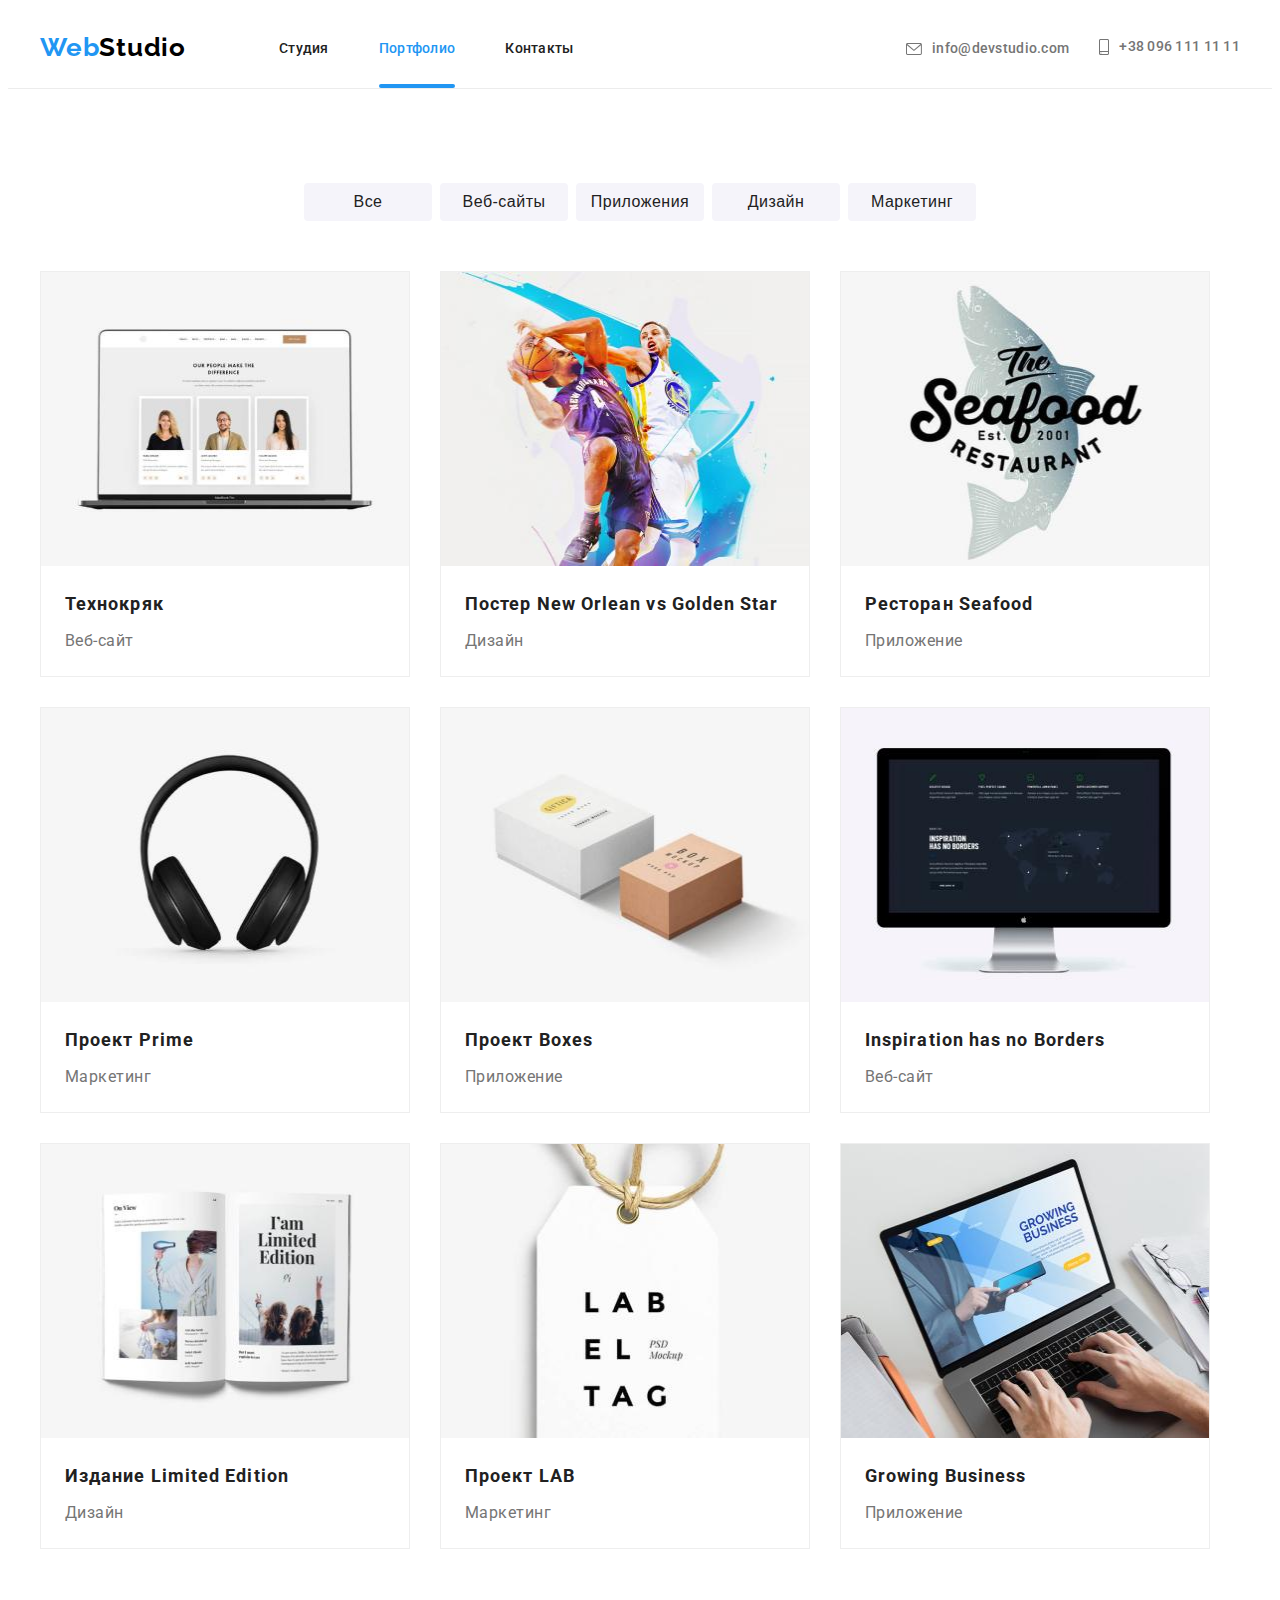
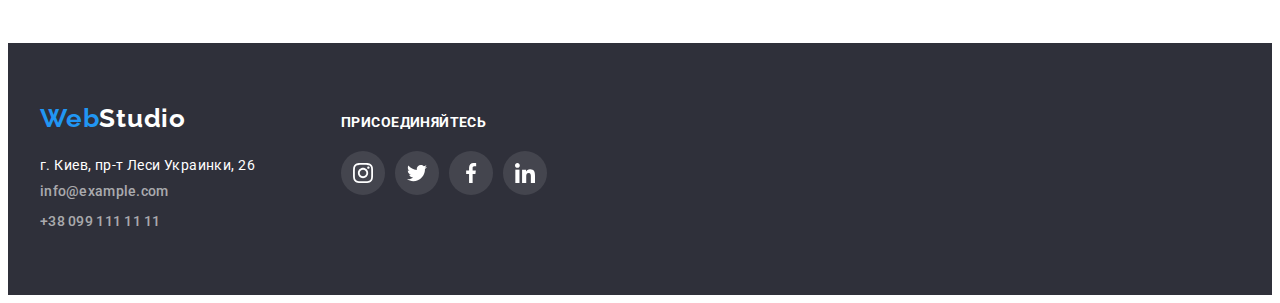
==== portfolio.html @ 6d1346de "create" ====
<!DOCTYPE html>
<html lang="ru">

<head>
    <meta charset="UTF-8">
    <meta http-equiv="X-UA-Compatible" content="IE=edge">
    <meta name="viewport" content="width=device-width, initial-scale=1.0">
    <title>Портфолио</title>
    <link rel="preconnect" href="https://fonts.gstatic.com">
    <link
        href="https://fonts.googleapis.com/css2?family=Raleway:wght@700&family=Roboto:wght@400;500;700;900&display=swap"
        rel="stylesheet">
    <link rel="stylesheet" href="https://cdnjs.cloudflare.com/ajax/libs/modern-normalize/1.0.0/modern-normalize.min.css"
        integrity="sha512-ISS7cAi1PEhQ8jnbJpJZMd29NlhNj4AWYyLOSp2CE/CsHxTCu+r+t0D2yoJudVrd0/8fTVPUVDzY5Tvli75u/g=="
        crossorigin="anonymous" />
    <link rel="stylesheet" href="./css/style.css">
</head>

<body>
    <header class="main-header">
        <div class="header-wrapper container">
            <nav class="header-nav">
                <a class="logo link" href="" lang="en">Web<span class="header-accent">Studio</span></a>
                <ul class="nav-list list">
                    <li class="nav-item">
                        <a class="nav-link link" href="./index.html">Студия</a>
                    </li>
                    <li class="nav-item">
                        <a class="nav-link nav-link-second link current" href="./portfolio.html">Портфолио</a>
                    </li>
                    <li class="nav-item">
                        <a class="nav-link link" href="">Контакты</a>
                    </li>
                </ul>
            </nav>
            <ul class="contacts-list list">
                <li class="header-contacts-item">
                    <a class="contacts-link main-link mail link" href="mailto:info@devstudio.com">
                        <svg width="16" height="12" class="header-contacts-icon">
                            <use href="./images/sprite.svg#icon-envelope"></use>
                        </svg>info@devstudio.com</a>
                </li>
                <li class="header-contacts-item">
                    <a class="contacts-link main-link link" href="tel:+380961111111"><svg width="10" height="16"
                            class="header-contacts-icon">
                            <use href="./images/sprite.svg#icon-smartphone"></use>
                        </svg>+38 096 111 11 11</a>
                </li>
            </ul>
        </div>
    </header>
    <main>
        <!--HERO-->
        <section class="hero-pg2">
            <div class="container container list-margin">
                <ul class="list hero-list">
                    <li class="hero-item">
                        <button class="btn" type="button">Все</button>
                    </li>
                    <li class="hero-item">
                        <button class="btn" type="button">Веб-сайты</button>
                    </li>
                    <li class="hero-item">
                        <button class="btn" type="button">Приложения</button>
                    </li>
                    <li class="hero-item">
                        <button class="btn" type="button">Дизайн</button>
                    </li>
                    <li class="hero-item">
                        <button class="btn" type="button">Маркетинг</button>
                    </li>
                </ul>
                <ul class="list services-list">
                    <li class="services-item">
                        <a class="services-link link" href="">
                            <div class="service-list-wrapper">
                                <img src="./images/page-2/section-1/techno-crack.jpg" alt="технокряк" width="368"
                                    height="294">
                                <p class="overlay">Технокряк это современная площадка распространения коронавируса. Компании используют эту платформу для цифрового
                                шпионажа и атак на защищённые сервера конкурентов.</p>
                            </div>
                            <div class="services-link-text">
                                <h3 class="services-name">Технокряк</h3>
                                <p class="about-services">Веб-сайт</p>
                            </div>
                        </a>
                    </li>
                    <li class="services-item">
                        <a class="services-link link" href="">
                            <div class="service-list-wrapper">
                                <img src="./images/page-2/section-1/new-orlean-vs-golden-stars.jpg" alt="Постер" width="368"
                                    height="294">
                                <p class="overlay"></p>
                            </div>
                           <div class="services-link-text">
                                <h3 class="services-name">Постер <span lang="en">New Orlean vs Golden Star</span></h3>
                                <p class="about-services">Дизайн</p>
                            </div>
                        </a>
                    </li>
                    <li class="services-item">
                        <a class="services-link link" href="">
                            <div class="service-list-wrapper">
                                <img src="./images/page-2/section-1/resto-seafood.jpg" alt="Лого ресторана" width="368"
                                        height="294">
                                <p class="overlay"></p>
                            </div>
                            <div class="services-link-text">
                                <h3 class="services-name">Ресторан <span lang="en">Seafood</span></h3>
                                <p class="about-services">Приложение</p>
                            </div>
                        </a>
                    </li>
                    <li class="services-item">
                        <a class="services-link link" href="">
                            <div class="service-list-wrapper">
                                <img src="./images/page-2/section-2/project-prime.jpg" alt="Наушники" width="368"
                                    height="294">
                                <p class="overlay"></p>
                            </div>
                            <div class="services-link-text">
                                <h3 class="services-name">Проект <span lang="en">Prime</span></h3>
                                <p class="about-services">Маркетинг</p>
                            </div>
                        </a>
                    </li>
                    <li class="services-item">
                        <a class="services-link link" href="">
                            <div class="service-list-wrapper">
                                <img src="./images/page-2/section-2/project-boxes.jpg" alt="Коробки" width="368"
                                    height="294">
                                <p class="overlay"></p>
                            </div>
                            <div class="services-link-text">
                                <h3 class="services-name">Проект <span lang="en">Boxes</span></h3>
                                <p class="about-services">Приложение</p>
                            </div>
                        </a>
                    </li>
                    <li class="services-item">
                        <a class="services-link link" href="">
                            <div class="service-list-wrapper">
                                <img src="./images/page-2/section-2/insoiration-has-no-borders.jpg" alt="Монитор"
                                    width="368" height="294">
                                <p class="overlay"></p>
                            </div>
                            <div class="services-link-text">
                                <h3 class="services-name" lang="en">Inspiration has no Borders</h3>
                                <p class="about-services">Веб-сайт</p>
                            </div>
                        </a>
                    </li>
                    <li class="services-item">
                        <a class="services-link link" href="">
                            <div class="service-list-wrapper">
                                <img src="./images/page-2/section-3/limited-edition.jpg" alt="Журнал" width="368"
                                    height="294">
                                <p class="overlay"></p>
                            </div>
                            <div class="services-link-text">
                                <h3 class="services-name">Издание <span lang="en">Limited Edition</span></h3>
                                <p class="about-services">Дизайн</p>
                            </div>
                        </a>
                    </li>
                    <li class="services-item">
                        <a class="services-link link" href="">
                            <div class="service-list-wrapper">
                                <img src="./images/page-2/section-3/project_lab.jpg" alt="Бирка" width="368" height="294">
                                <p class="overlay"></p>
                            </div>
                            <div class="services-link-text">
                                <h3 class="services-name">Проект <span lang="en">LAB</span></h3>
                                <p class="about-services">Маркетинг</p>
                            </div>
                        </a>
                    </li>
                    <li class="services-item">
                        <a class="services-link link" href="">
                            <div class="service-list-wrapper">
                                <img src="./images/page-2/section-3/growing-business.jpg" alt="Работа за ноутбуком"
                                    width="368" height="294">
                                <p class="overlay"></p>
                            </div>
                            <div class="services-link-text">
                                <h3 class="services-name" lang="en">Growing Business</h3>
                                <p class="about-services">Приложение</p>
                            </div>
                        </a>
                    </li>
                </ul>
            </div>
        </section>
    </main>
    <footer>
        <div class="footer-container container">
            <div class="main-footer">
                <a class="logotype-footer link" href="" lang="en">Web<span class="footer-accent">Studio</span></a>
                <address class="address address-list">
                    <p class="location">г. Киев, пр-т Леси Украинки, 26</p>
                    <a class="contacts-link-footer link" href="mailto:info@example.com">info@example.com</a>
                    <a class="contacts-link-footer link" href="tel:+380991111111">+38 099 111 11 11</a>
                </address>
            </div>
            <div class="second-footer">
                <p class="social-footer-name">присоединяйтесь</p>
                <ul class="footer-icon-list list">
                    <li class="footer-icon-item">
                        <a class="social-footer-link link" href="">
                            <svg class="social-footer-icon">
                                <use href="./images/sprite.svg#icon-instagram"></use>
                            </svg>
                        </a>
                    </li>
                    <li class="footer-icon-item">
                        <a class="social-footer-link link" href="">
                            <svg class="social-footer-icon">
                                <use href="./images/sprite.svg#icon-twitter"></use>
                            </svg>
                        </a>
                    </li>
                    <li class="footer-icon-item">
                        <a class="social-footer-link link" href="">
                            <svg class="social-footer-icon">
                                <use href="./images/sprite.svg#icon-facebook"></use>
                            </svg>
                        </a>
                    </li>
                    <li class="footer-icon-item">
                        <a class="social-footer-link link" href="">
                            <svg class="social-footer-icon">
                                <use href="./images/sprite.svg#icon-linkedin"></use>
                            </svg>
                        </a>
                    </li>
                </ul>
            </div>
        </div>
    </footer>
</body>

</html>
---- css/style.css ----
.visually-hidden {
  position: absolute !important;
  clip: rect(1px 1px 1px 1px); /* IE6, IE7 */
  clip: rect(1px, 1px, 1px, 1px);
  padding: 0 !important;
  border: 0 !important;
  height: 1px !important;
  width: 1px !important;
  overflow: hidden;
}

h1,
h2,
h3,
h4,
h5,
h6,
p {
  margin: 0;
}

ul,
ol {
  margin: 0;
  padding: 0;
}

img {
  display: block;
}

:root {
  --main-font: "Roboto", sans-serif;
  --secondary-font: "Raleway", sans-serif;
  --acent-color: #2196f3;
  --main-color: #ffffff;
  --btn-back-color: #188ce8;
  --footer-backgroun-color: #2f303a;
  --usually-text-color: #757575;
  --headline-color: #212121;
  --secondary-back-color: #2f303a;
  --third-back-color: #f5f4fa;
  --main-black-color: #000000;
  --footer-links-color: rgba(255, 255, 255, 0.6);
  --service-item-color: #eeeeee;
  --icon-color: #afb1b8;
  --contacts-color: #757575;
  --section-pt: 94px;
  --section-pb: 94px;
}

.link {
  text-decoration: none;
}

.list {
  list-style: none;
}

.address {
  font-style: normal;
}

.address-list {
  margin-top: 20px;
}

body {
  font-family: var(--main-font);
  background: var(--main-color);
  /* width: 1600px;*/
}

.header-accent {
  color: var(--main-black-color);
}

.footer-accent {
  color: var(--main-color);
}

.nav-link {
  font-weight: 500;
  font-size: 14px;
  line-height: 1.14;
  letter-spacing: 0.02em;
  color: var(--headline-color);
  transition: color 250ms cubic-bezier(0.4, 0, 0.2, 1);
}

.nav-link:hover,
.nav-link:focus {
  color: var(--acent-color);
}

.current {
  color: var(--acent-color);
}

.contacts-link {
  font-weight: 500;
  font-size: 14px;
  line-height: 1.14;
  letter-spacing: 0.02em;
  color: var(--usually-text-color);
  display: flex;
  align-items: center;
}

.contacts-item:not(:last-child) {
  margin-right: 50px;
}

.location {
  font-weight: 400;
  font-size: 14px;
  line-height: 1.71;
  letter-spacing: 0.03em;
  color: var(--main-color);
}

.our-job-image {
  background: var(--main-color);
}
.work-title {
  font-weight: 700;
  font-size: 36px;
  line-height: 1.17;
  text-align: center;
  letter-spacing: 0.03em;
  color: var(--headline-color);
  margin-bottom: 50px;
}

.location {
  width: 231px;
  height: 21px;

  font-weight: 400;
  font-size: 14px;
  line-height: 1.71;
  letter-spacing: 0.03em;
  color: var(--main-color);
  margin-bottom: 9px;
}

.our-job-image {
  background: var(--main-color);
}

.team {
  background: var(--third-back-color);
}

.contacts-link-footer {
  width: 231px;
  height: 21px;

  font-weight: 500;
  font-size: 14px;
  line-height: 1.14;
  letter-spacing: 0.02em;
  color: var(--footer-links-color);
  transition: color 250ms cubic-bezier(0.4, 0, 0.2, 1);
}

.contacts-link-footer:hover,
.contacts-link-footer:focus {
  color: var(--acent-color);
}

.container {
  width: 1200px;
  margin: 0 auto;
  margin: 0 auto;
  padding-left: 15px;
  padding-right: 15px;
}

.header-wrapper {
  display: flex;
  align-items: center;
  justify-content: space-between;
}

/*============== MAIN HEADER ==============*/

.main-header {
  background: var(--main-color);
  display: flex;
  align-items: center;
  border-bottom: 1px solid #ececec;
}

.header-nav {
  display: flex;
  align-items: center;
}

.nav-list {
  display: flex;
  align-items: center;
}

.nav-link {
  position: relative;
  padding-top: 32px;
  padding-bottom: 32px;
}

.nav-link-first::after{
  content: '';
  position: absolute;
  display: block;
  bottom: 0;
  left: 0;
  width: 100%;
  height: 4px;
  background: var(--acent-color);
  border-radius: 2px;
}

.nav-link-second::after{
  content: '';
  position: absolute;
  display: block;
  bottom: 0;
  left: 0;
  width: 100%;
  height: 4px;
  background: var(--acent-color);
  border-radius: 2px;
}

.nav-link-third::after{
  content: '';
  position: absolute;
  display: block;
  bottom: 0;
  left: 0;
  width: 100%;
  height: 4px;
  background: var(--acent-color);
  border-radius: 2px;
}

.logo {
  margin-right: 93px;
  padding-top: 24px;
  padding-bottom: 25px;
  font-family: var(--secondary-font);
  font-weight: 700;
  font-size: 26px;
  line-height: 1.19;
  letter-spacing: 0.03em;
  color: var(--acent-color);
}

.nav-item:not(:last-child) {
  margin-right: 50px;
}
.contacts-list {
  display: inline-flex;
  align-items: baseline;
  margin-left: auto;
}

.header-contacts-item {
  display: flex;
  align-items: center;
  justify-content: space-between;
  transition: color 250ms cubic-bezier(0.4, 0, 0.2, 1), fill 250ms cubic-bezier(0.4, 0, 0.2, 1);
}

.header-contacts-item:hover .header-contacts-link,
.header-contacts-item:focus .header-contacts-link {
  background-color: var(--main-color);
  fill: var(--acent-color);
  color: var(--acent-color);
}

.header-contacts-item:not(:last-child) {
  margin-right: 30px;
}

.header-contacts-icon {
  margin-right: 10px;
  fill: currentColor;
}

.header-contacts-link{
  transition: color 250ms cubic-bezier(0.4, 0, 0.2, 1), fill 250ms cubic-bezier(0.4, 0, 0.2, 1);
}

.header-contacts-link:hover,
.header-contacts-link:focus,
.contacts-link:hover,
.contacts-link:focus {
  color: var(--acent-color);
}

.header-contacts-link:hover .header-contacts-icon,
.header-contacts-link:focus .header-contacts-icon,
.contacts-link:hover .header-contacts-icon,
.contacts-link:focus .header-contacts-icon {
  fill: currentColor;
}
.contacts-link{
  transition: color 250ms cubic-bezier(0.4, 0, 0.2, 1);
}

/*============== END MAIN HEADER ==============*/

/*============== HERO PAGE 1 ==============*/

.hero {
  max-width: 1600px;
  margin: 0 auto;
  background-color: var(--secondary-back-color);
  background-image: linear-gradient(
      rgba(47, 48, 58, 0.4),
      rgba(47, 48, 58, 0.4)
    ),
    url("../images/background-hero.jpg");
  background-repeat: no-repeat;
  background-size: cover;
}

.modal-btn {
  font-weight: 700;
  font-size: 16px;
  line-height: 1.87;
  display: flex;
  align-items: center;
  text-align: center;
  letter-spacing: 0.06em;
  cursor: pointer;
  color: var(--main-color);
  background: var(--acent-color);
  min-width: 200px;
  height: 50px;
  box-shadow: 0px 4px 4px rgba(0, 0, 0, 0.15);
  border-radius: 4px;
  padding-top: 10px;
  padding-right: 32px;
  padding-bottom: 10px;
  padding-left: 32px;
  margin: 0 auto;
  transition: background 250ms cubic-bezier(0.4, 0, 0.2, 1);

}

.modal-btn:hover,
.modal-btn:focus {
  background: var(--btn-back-color);
}

.advertising-main {
  padding-top: 200px;
  padding-bottom: 200px;
}

.advertising-name {
  max-width: 696px;
  height: 120px;
  margin: 0 auto;
  margin-bottom: 40px;

  font-weight: 900;
  font-size: 44px;
  line-height: 1.36;
  letter-spacing: 0.06em;
  text-align: center;
  text-transform: uppercase;
  color: var(--main-color);
}

/*============== END HERO PAGE 1 ==============*/

/*============== ABOUT ==============*/

.about {
  background: var(--main-color);
  padding-top: var(--section-pt);
}

.about-list {
  display: flex;
  margin-left: -30px;
  margin-top: -30px;
}

.about-item {
  flex-basis: calc(100% / 4 - 30px);
  margin-left: 30px;
  margin-top: 30px;
}

.about-main-name {
  margin-bottom: 10px;

  font-weight: 700;
  font-size: 14px;
  line-height: 1.14;
  letter-spacing: 0.03em;
  text-transform: uppercase;
  color: var(--headline-color);
  width: 270px;
  height: 16px;
}

.about-us {
  font-weight: 400;
  font-size: 14px;
  line-height: 1.71;
  letter-spacing: 0.03em;
  color: var(--usually-text-color);
  width: 270px;
  height: 75px;
}

.about-link {
  display: flex;
  justify-content: center;
  align-items: center;
  width: 270px;
  height: 120px;
  background: var(--third-back-color);
  border-radius: 4px;
  margin-bottom: 30px;
}

.about-icon {
  width: 70px;
  height: 70px;
}

/*============== END ABOUT ==============*/

/*============== WAWD ==============*/

.our-job-image {
  padding-top: var(--section-pt);
  padding-bottom: var(--section-pb);
}

.our-list {
  display: flex;
  margin-left: -30px;
  margin-top: -30px;
  margin-top: 50px;
}
.our-item {
  width: 370px;
  height: 294px;
  position: relative;
  flex-basis: calc(100% / 3 - 30px);
  margin-left: 30px;
  margin-top: 30px;
}

.label{
  position: absolute;
  top: 88%;
  left: 50%;
  transform: translate(-50%, -50%);

  font-weight: 700;
  font-size: 14px;
  line-height: 1.14;
  text-align: center;
  justify-content: center;
  letter-spacing: 0.03em;
  text-transform: uppercase;
  color: var(--main-color);

  width: 100%;
  height: 70px;
  background: rgba(47, 48, 58, 0.8);
  padding-top: 27px;
  padding-bottom: 27px;
}

/*============== END WAWD ==============*/

/*============== TEAM ==============*/

.team {
  background: var(--third-back-color);
  padding-top: var(--section-pt);
  padding-bottom: var(--section-pb);
}

.work-title {
  font-weight: 700;
  font-size: 36px;
  line-height: 1.17;
  text-align: center;
  letter-spacing: 0.03em;
  color: var(--headline-color);
  margin-bottom: 50px;
  margin: auto;
}

.team-list {
  display: flex;
  margin-left: -30px;
  margin-top: -30px;
  margin-top: 50px;
}

.team-item {
  flex-basis: calc(100% / 3 - 30px);
  margin-left: 30px;
  margin-top: 30px;
  background: var(--main-color);
  box-shadow: 0px 1px 3px rgba(0, 0, 0, 0.12), 0px 1px 1px rgba(0, 0, 0, 0.14),
    0px 2px 1px rgba(0, 0, 0, 0.2);
  border-radius: 0px 0px 4px 4px;
}

.team-member {
  font-weight: 500;
  font-size: 16px;
  line-height: 1.19;
  letter-spacing: 0.03em;
  text-align: center;
  color: var(--headline-color);
  margin-bottom: 10px;
}

.team-text {
  padding-top: 30px;
  padding-bottom: 30px;
  padding-left: 20px;
  padding-right: 20px;
}

.team-member-skills {
  font-weight: 400;
  font-size: 16px;
  line-height: 1.19;
  letter-spacing: 0.03em;
  text-align: center;
  color: var(--usually-text-color);
  margin-bottom: 16px;
}

.social-list {
  display: flex;
  align-items: center;
  justify-content: space-between;
}

.social-list-link {
  display: flex;
  justify-content: center;
  align-items: center;
  background-color: var(--main-color);
  width: 44px;
  height: 44px;
  border-radius: 50%;
  transition: background-color 250ms cubic-bezier(0.4, 0, 0.2, 1);
}

.social-list-link:hover,
.social-list-link:focus {
  background-color: var(--acent-color);
}

.social-list-link:hover .social-list-icon,
.social-list-link:focus .social-list-icon {
  fill: var(--main-color);
}

.social-list-icon:hover,
.social-list-icon:focus {
  fill: var(--main-color);
}

.social-list-icon {
  fill: var(--icon-color);
  width: 20px;
  height: 20px;
  transition: fill 250ms cubic-bezier(0.4, 0, 0.2, 1);
}

/*============== END TEAM ==============*/

/*============== REGULAR CUSTOMERS ==============*/

.customers {
  padding-top: var(--section-pt);
  padding-bottom: var(--section-pb);
}

.customers-list {
  display: flex;
  align-items: center;
  margin-top: 50px;
}

.customers-list-item:not(:last-child) {
  margin-right: 30px;
}

.customers-list-link {
  display: flex;
  justify-content: center;
  align-items: center;
  width: 170px;
  height: 90px;
  border: 1px solid var(--icon-color);
  box-sizing: border-box;
  border-radius: 4px;
  transition: border 250ms cubic-bezier(0.4, 0, 0.2, 1);
}

.customers-list-link:hover,
.customers-list-link:focus {
  border: 1px solid var(--acent-color);
  box-sizing: border-box;
  border-radius: 4px;
}

.customers-list-link:hover .customers-list-icon,
.customers-list-link:focus .customers-list-icon {
  fill: var(--acent-color);
}

.customers-list-icon {
  fill: var(--icon-color);
  transition: fill 250ms cubic-bezier(0.4, 0, 0.2, 1);
}

.one {
  width: 45px;
  height: 50px;
}

.two {
  width: 40px;
  height: 52px;
}

.three {
  width: 41px;
  height: 43px;
}

.four {
  width: 80px;
  height: 42px;
}

.five {
  width: 59px;
  height: 47px;
}

.six {
  width: 89px;
  height: 46px;
}

/*============== END REGULAR CUSTOMERS ==============*/

/*============== HERO PAGE 2 ==============*/

.hero-pg2 {
  background: var(--main-color);
  padding-top: var(--section-pt);
  padding-bottom: var(--section-pb);
}

.list-margin {
  margin-left: 0 auto;
}

.hero-list {
  display: flex;
  justify-content: center;
  margin-left: -8px;
  margin-bottom: 50px;
}

.hero-item {
  margin-left: 8px;
}

.btn {
  font-weight: 500;
  font-size: 16px;
  line-height: 1.62;
  text-align: center;
  letter-spacing: 0.03em;
  color: var(--headline-color);
  cursor: pointer;
  background: var(--third-back-color);
  min-width: 128px;
  height: 38px;
  margin: 0 auto;
  border-radius: 4px;
  border: none;
  transition: color 250ms cubic-bezier(0.4, 0, 0.2, 1), background-color 250ms cubic-bezier(0.4, 0, 0.2, 1), box-shadow 250ms cubic-bezier(0.4, 0, 0.2, 1);
}

.btn:hover,
.btn:focus {
  color: var(--main-color);
  background-color: var(--acent-color);
  box-shadow: 0px 3px 1px rgba(0, 0, 0, 0.1), 0px 1px 2px rgba(0, 0, 0, 0.08),
    0px 2px 2px rgba(0, 0, 0, 0.12);
  border-radius: 4px;
}

.services-list {
  display: flex;
  flex-wrap: wrap;
  margin-left: -30px;
  margin-top: -30px;
}

/*============== END HERO PAGE 2 ==============*/

/*============== SERVICES ==============*/

.services-link {
  background: var(--main-color);
}

.services-link-text {
  padding-top: 20px;
  padding-right: 24px;
  padding-bottom: 20px;
  padding-left: 24px;
}

.services-name {
  margin-bottom: 4px;

  font-weight: 700;
  font-size: 18px;
  line-height: 2;
  letter-spacing: 0.06em;
  color: var(--headline-color);
}

.services-item {
  flex-basis: calc(100% / 9 - 30px);
  max-width: 370px;
  margin-left: 30px;
  margin-top: 30px;
  background: var(--main-color);
  border: 1px solid #eeeeee;
  box-sizing: border-box;
  transition: background 250ms cubic-bezier(0.4, 0, 0.2, 1), border 250ms cubic-bezier(0.4, 0, 0.2, 1), box-shadow 250ms cubic-bezier(0.4, 0, 0.2, 1), box-sizing 250ms cubic-bezier(0.4, 0, 0.2, 1);

}

.services-item:hover,
.services-item:focus {
  background: var(--main-color);
  border: 1px solid var(--service-item-color);
  box-sizing: border-box;
  box-shadow: 0px 0px 1px rgba(0, 0, 0, 0.12), 0px 0px 4px rgba(0, 0, 0, 0.06),
    0px 0px 6px rgba(0, 0, 0, 0.16);
}

.about-services {
  font-weight: 400;
  font-size: 16px;
  line-height: 1.87;
  letter-spacing: 0.03em;
  color: var(--usually-text-color);
}

.service-list-wrapper{
  position: relative;
  overflow: hidden;
}

.overlay{
  font-weight: 400;
  font-size: 18px;
  line-height: 1.56;
  letter-spacing: 0.03em;
  color: var(--main-color);
  background: rgba(33, 150, 243, 0.9);
  width: 100%;
  height: 100%;
  margin-left: auto;
  padding-top: 63px;
  padding-right: 24px;
  padding-left: 24px;
  position: absolute;
  top: 0%;
  left: 0%;
  transform: translateY(100%); 
  transition: transform 250ms cubic-bezier(0.4, 0, 0.2, 1);
}

.services-link:hover .overlay,
.services-link:focus .overlay{
  transform: translateY(0%);
}

/*============== END SERVICES ==============*/

/*============== LOGO FOOTER ==============*/

.logotype-footer {
  font-family: var(--secondary-font);
  font-weight: 700;
  font-size: 26px;
  line-height: 1.19;
  letter-spacing: 0.03em;
  color: var(--acent-color);
}

/*============== END LOGO FOOTER ==============*/

footer {
  background-color: var(--footer-backgroun-color);
}

.contacts-link-footer {
  font-weight: 500;
  font-size: 14px;
  line-height: 1.14;
  letter-spacing: 0.02em;
  color: var(--footer-links-color);
  transition: color 250ms cubic-bezier(0.4, 0, 0.2, 1);

}

.contacts-link-footer:hover,
.contacts-link-footer:focus {
  color: var(--acent-color);
}

.contacts-link-footer {
  display: flex;
  flex-direction: column;
}

.contacts-link-footer:not(:last-child) {
  margin-bottom: 9px;
}

.footer-container {
  padding-top: 60px;
  padding-bottom: 60px;
  display: flex;
  justify-content: flex-start;
  align-items: baseline;
}

.main-footer {
  margin-right: 70px;
}

.social-footer-name {
  font-family: var(--main-font);
  font-weight: 700;
  font-size: 14px;
  line-height: 1.14;
  letter-spacing: 0.03em;
  text-transform: uppercase;
  color: var(--main-color);
}

.social-footer-list {
  display: block;
  align-items: center;
  justify-content: center;
}

.social-footer-list:not(:last-child) {
  margin-right: 70px;
}

.footer-icon-list {
  display: flex;
  align-items: center;
  justify-content: space-between;
  margin-top: 20px;
}

.footer-icon-item:not(:last-child){
  margin-right: 10px;
}

.social-footer-link {
  display: flex;
  justify-content: center;
  align-items: center;
  width: 44px;
  height: 44px;
  border-radius: 50%;
  fill: var(--main-color);
  background: rgba(255, 255, 255, 0.1);
  transition: background-color 250ms cubic-bezier(0.4, 0, 0.2, 1);
}

.social-footer-link:hover,
.social-footer-link:focus {
  background-color: var(--acent-color);
}

.social-footer-icon {
  width: 20px;
  height: 20px;
}

.backdrop{
  position: fixed;
  top: 0;
  left: 0;
  width: 100vw;
  height: 100vh;
  background: rgba(0, 0, 0, 0.2);
  transition: pointer-events 250ms cubic-bezier(0.4, 0, 0.2, 1), opacity 250ms cubic-bezier(0.4, 0, 0.2, 1), visibility 250ms cubic-bezier(0.4, 0, 0.2, 1);
}

.modal{
  position: absolute;
  top: 50%;
  left: 50%;
  transform: translate(-50%, -50%);
  width: 528px;
  height: 580px;
  background-color: var(--main-color);
  box-shadow: 0px 1px 3px rgba(0, 0, 0, 0.12), 0px 1px 1px rgba(0, 0, 0, 0.14), 0px 2px 1px rgba(0, 0, 0, 0.2);
  border-radius: 4px;
}

.modal-close-btn{ 
  position: absolute;
  top: 8px;
  right: 8px;
  width: 30px;
  height: 30px;
  background: var(--main-color);
  border: 1px solid rgba(0, 0, 0, 0.1);
  border-radius: 50%;
  cursor: pointer;
}

.icon-modal{
  width: 11px;
  height: 11px;
}

.is-hidden{
  opacity: 0;
  visibility: hidden;
  pointer-events: none;
}
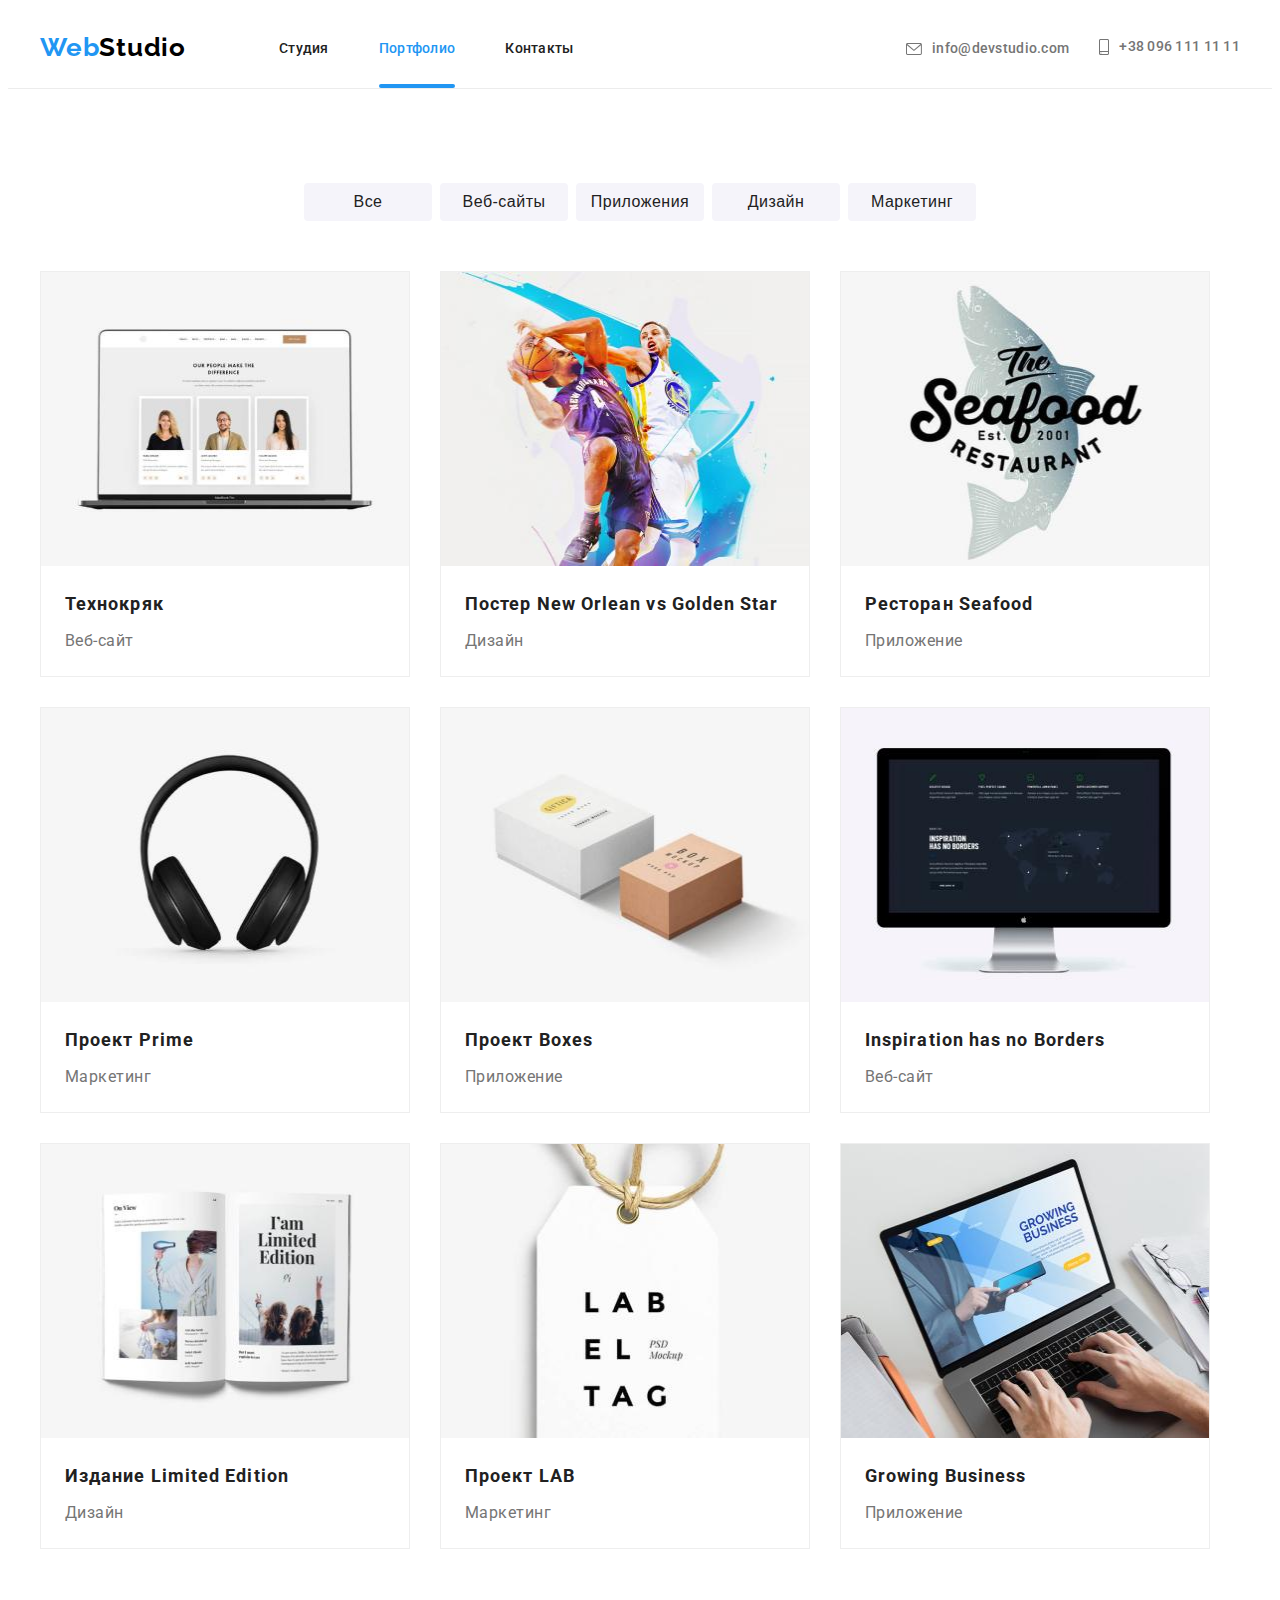
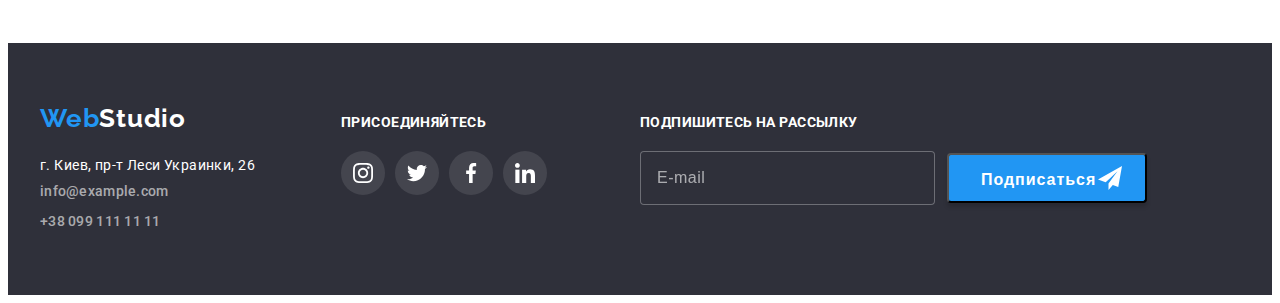
==== commit 3cf403c6: "maybe-ready-hw6" ====
--- a/portfolio.html
+++ b/portfolio.html
@@ -235,6 +235,17 @@
                     </li>
                 </ul>
             </div>
+            <div class="footer-form-container">
+                <form action="#" class="footer-form" method="POST">
+                    <p class="footer-form-name">Подпишитесь на рассылку</p>
+                    <div class="footer-input-container">
+                        <input type="email" name="user-mail" class="footer-form-input" placeholder="E-mail">
+                        <button type="submit" class="footer-form-btn">Подписаться<svg class="footer-form-btn-icon">
+                                <use href="./images/sprite.svg#icon-icon-send"></use>
+                            </svg></button>
+                    </div>
+                </form>
+            </div>
         </div>
     </footer>
 </body>
--- a/css/style.css
+++ b/css/style.css
@@ -208,8 +208,8 @@
   padding-bottom: 32px;
 }
 
-.nav-link-first::after{
-  content: '';
+.nav-link-first::after {
+  content: "";
   position: absolute;
   display: block;
   bottom: 0;
@@ -220,8 +220,8 @@
   border-radius: 2px;
 }
 
-.nav-link-second::after{
-  content: '';
+.nav-link-second::after {
+  content: "";
   position: absolute;
   display: block;
   bottom: 0;
@@ -232,8 +232,8 @@
   border-radius: 2px;
 }
 
-.nav-link-third::after{
-  content: '';
+.nav-link-third::after {
+  content: "";
   position: absolute;
   display: block;
   bottom: 0;
@@ -269,7 +269,8 @@
   display: flex;
   align-items: center;
   justify-content: space-between;
-  transition: color 250ms cubic-bezier(0.4, 0, 0.2, 1), fill 250ms cubic-bezier(0.4, 0, 0.2, 1);
+  transition: color 250ms cubic-bezier(0.4, 0, 0.2, 1),
+    fill 250ms cubic-bezier(0.4, 0, 0.2, 1);
 }
 
 .header-contacts-item:hover .header-contacts-link,
@@ -288,8 +289,9 @@
   fill: currentColor;
 }
 
-.header-contacts-link{
-  transition: color 250ms cubic-bezier(0.4, 0, 0.2, 1), fill 250ms cubic-bezier(0.4, 0, 0.2, 1);
+.header-contacts-link {
+  transition: color 250ms cubic-bezier(0.4, 0, 0.2, 1),
+    fill 250ms cubic-bezier(0.4, 0, 0.2, 1);
 }
 
 .header-contacts-link:hover,
@@ -305,7 +307,7 @@
 .contacts-link:focus .header-contacts-icon {
   fill: currentColor;
 }
-.contacts-link{
+.contacts-link {
   transition: color 250ms cubic-bezier(0.4, 0, 0.2, 1);
 }
 
@@ -347,7 +349,6 @@
   padding-left: 32px;
   margin: 0 auto;
   transition: background 250ms cubic-bezier(0.4, 0, 0.2, 1);
-
 }
 
 .modal-btn:hover,
@@ -459,7 +460,7 @@
   margin-top: 30px;
 }
 
-.label{
+.label {
   position: absolute;
   top: 88%;
   left: 50%;
@@ -702,7 +703,9 @@
   margin: 0 auto;
   border-radius: 4px;
   border: none;
-  transition: color 250ms cubic-bezier(0.4, 0, 0.2, 1), background-color 250ms cubic-bezier(0.4, 0, 0.2, 1), box-shadow 250ms cubic-bezier(0.4, 0, 0.2, 1);
+  transition: color 250ms cubic-bezier(0.4, 0, 0.2, 1),
+    background-color 250ms cubic-bezier(0.4, 0, 0.2, 1),
+    box-shadow 250ms cubic-bezier(0.4, 0, 0.2, 1);
 }
 
 .btn:hover,
@@ -754,8 +757,10 @@
   background: var(--main-color);
   border: 1px solid #eeeeee;
   box-sizing: border-box;
-  transition: background 250ms cubic-bezier(0.4, 0, 0.2, 1), border 250ms cubic-bezier(0.4, 0, 0.2, 1), box-shadow 250ms cubic-bezier(0.4, 0, 0.2, 1), box-sizing 250ms cubic-bezier(0.4, 0, 0.2, 1);
-
+  transition: background 250ms cubic-bezier(0.4, 0, 0.2, 1),
+    border 250ms cubic-bezier(0.4, 0, 0.2, 1),
+    box-shadow 250ms cubic-bezier(0.4, 0, 0.2, 1),
+    box-sizing 250ms cubic-bezier(0.4, 0, 0.2, 1);
 }
 
 .services-item:hover,
@@ -775,12 +780,12 @@
   color: var(--usually-text-color);
 }
 
-.service-list-wrapper{
+.service-list-wrapper {
   position: relative;
   overflow: hidden;
 }
 
-.overlay{
+.overlay {
   font-weight: 400;
   font-size: 18px;
   line-height: 1.56;
@@ -796,12 +801,12 @@
   position: absolute;
   top: 0%;
   left: 0%;
-  transform: translateY(100%); 
+  transform: translateY(100%);
   transition: transform 250ms cubic-bezier(0.4, 0, 0.2, 1);
 }
 
 .services-link:hover .overlay,
-.services-link:focus .overlay{
+.services-link:focus .overlay {
   transform: translateY(0%);
 }
 
@@ -819,6 +824,8 @@
 }
 
 /*============== END LOGO FOOTER ==============*/
+
+/*============== END FOOTER ==============*/
 
 footer {
   background-color: var(--footer-backgroun-color);
@@ -831,7 +838,6 @@
   letter-spacing: 0.02em;
   color: var(--footer-links-color);
   transition: color 250ms cubic-bezier(0.4, 0, 0.2, 1);
-
 }
 
 .contacts-link-footer:hover,
@@ -887,7 +893,7 @@
   margin-top: 20px;
 }
 
-.footer-icon-item:not(:last-child){
+.footer-icon-item:not(:last-child) {
   margin-right: 10px;
 }
 
@@ -913,17 +919,111 @@
   height: 20px;
 }
 
-.backdrop{
+.footer-form-container {
+  width: 50%;
+}
+
+.footer-form {
+  display: block;
+  margin-left: 93px;
+}
+
+.footer-form-name {
+  width: 100%;
+  font-weight: 700;
+  font-size: 14px;
+  line-height: 1.14;
+  letter-spacing: 0.03em;
+  text-transform: uppercase;
+  color: var(--main-color);
+}
+
+.footer-input-container {
+  display: flex;
+  align-items: center;
+}
+
+.footer-form-input {
+  font-weight: 400;
+  font-size: 16px;
+  line-height: 1.25;
+  display: flex;
+  align-items: center;
+  letter-spacing: 0.03em;
+  width: 358px;
+  height: 50px;
+  color: var(--main-color);
+  background-color: var(--secondary-back-color);
+  border: 1px solid rgba(255, 255, 255, 0.3);
+  filter: drop-shadow(0px 0px 0px rgba(0, 0, 0, 0.15));
+  border-radius: 4px;
+  margin-top: 20px;
+  padding-left: 16px;
+}
+
+.footer-form-input::placeholder {
+  display: flex;
+  align-items: center;
+  color: rgba(255, 255, 255, 0.6);
+  background-color: var(--secondary-back-color);
+}
+
+.footer-form-btn {
+  position: relative;
+  font-weight: 700;
+  font-size: 16px;
+  line-height: 1.87;
+  display: flex;
+  align-self: center;
+  text-align: center;
+  letter-spacing: 0.06em;
+  cursor: pointer;
+  color: var(--main-color);
+  background: var(--acent-color);
+  min-width: 200px;
+  height: 50px;
+  box-shadow: 0px 4px 4px rgba(0, 0, 0, 0.15);
+  outline: none;
+  border-radius: 4px;
+  padding-top: 10px;
+  padding-right: 32px;
+  padding-bottom: 10px;
+  padding-left: 32px;
+  margin-top: 20px;
+  margin-left: 12px;
+  transition: background 250ms cubic-bezier(0.4, 0, 0.2, 1);
+}
+
+.footer-form-btn:hover,
+.footer-form-btn :focus {
+  background: var(--btn-back-color);
+}
+
+.footer-form-btn-icon {
+  position: absolute;
+  top: 50%;
+  left: 82%;
+  transform: translate(-50%, -50%);
+  width: 24px;
+  height: 24px;
+  fill: var(--main-color);
+}
+
+/*============== END FOOTER ==============*/
+
+.backdrop {
   position: fixed;
   top: 0;
   left: 0;
   width: 100vw;
   height: 100vh;
   background: rgba(0, 0, 0, 0.2);
-  transition: pointer-events 250ms cubic-bezier(0.4, 0, 0.2, 1), opacity 250ms cubic-bezier(0.4, 0, 0.2, 1), visibility 250ms cubic-bezier(0.4, 0, 0.2, 1);
-}
-
-.modal{
+  transition: pointer-events 250ms cubic-bezier(0.4, 0, 0.2, 1),
+    opacity 250ms cubic-bezier(0.4, 0, 0.2, 1),
+    visibility 250ms cubic-bezier(0.4, 0, 0.2, 1);
+}
+
+.modal {
   position: absolute;
   top: 50%;
   left: 50%;
@@ -931,11 +1031,13 @@
   width: 528px;
   height: 580px;
   background-color: var(--main-color);
-  box-shadow: 0px 1px 3px rgba(0, 0, 0, 0.12), 0px 1px 1px rgba(0, 0, 0, 0.14), 0px 2px 1px rgba(0, 0, 0, 0.2);
+  box-shadow: 0px 1px 3px rgba(0, 0, 0, 0.12), 0px 1px 1px rgba(0, 0, 0, 0.14),
+    0px 2px 1px rgba(0, 0, 0, 0.2);
   border-radius: 4px;
-}
-
-.modal-close-btn{ 
+  padding: 40px;
+}
+
+.modal-close-btn {
   position: absolute;
   top: 8px;
   right: 8px;
@@ -947,13 +1049,168 @@
   cursor: pointer;
 }
 
-.icon-modal{
+.icon-modal {
   width: 11px;
   height: 11px;
-}
-
-.is-hidden{
+  transition: fill 250ms cubic-bezier(0.4, 0, 0.2, 1);
+}
+
+.icon-modal:hover,
+.icon-modal:focus {
+  fill: var(--acent-color);
+}
+
+.is-hidden {
   opacity: 0;
   visibility: hidden;
   pointer-events: none;
-}+}
+
+.modal-form {
+  display: flex;
+  flex-direction: column;
+}
+
+.backdrop-massege {
+  font-weight: 700;
+  font-size: 20px;
+  line-height: 1.15;
+  text-align: center;
+  letter-spacing: 0.03em;
+  color: var(--headline-color);
+  margin-bottom: 2px;
+}
+
+.modal-form-field {
+  margin-top: 10px;
+  font-weight: 400;
+  font-size: 12px;
+  line-height: 1.17;
+  letter-spacing: 0.01em;
+  color: var(--usually-text-color);
+}
+
+.moodal-form-input-wrapper {
+  position: relative;
+  display: block;
+  margin-top: 4px;
+}
+
+.modal-form-input {
+  width: 100%;
+  height: 40px;
+  border: 1px solid rgba(33, 33, 33, 0.2);
+  border-radius: 4px;
+  padding-left: 42px;
+  transition: border-color 250ms cubic-bezier(0.4, 0, 0.2, 1);
+}
+
+.modal-form-input:focus {
+  outline: none;
+  border-color: var(--acent-color);
+}
+
+.modal-form-input:focus + .modal-form-icon {
+  fill: var(--acent-color);
+}
+
+.modal-form-icon {
+  position: absolute;
+  top: 50%;
+  left: 12px;
+  transform: translateY(-50%);
+  display: block;
+  width: 13px;
+  height: 13px;
+  fill: var(--headline-color);
+  transition: fill 250ms cubic-bezier(0.4, 0, 0.2, 1);
+}
+
+.modal-form-massege {
+  width: 100%;
+  height: 120px;
+  border: 1px solid rgba(33, 33, 33, 0.2);
+  box-sizing: border-box;
+  border-radius: 4px;
+  margin-top: 4px;
+  padding: 12px 16px;
+  resize: none;
+  transition: border-color 250ms cubic-bezier(0.4, 0, 0.2, 1);
+}
+
+.modal-form-massege:focus {
+  outline: none;
+  border-color: var(--acent-color);
+}
+
+.modal-form-massege::placeholder {
+  color: rgba(117, 117, 117, 0.5);
+}
+
+.modal-form-check-desc {
+  display: flex;
+  align-items: center;
+  font-weight: 400;
+  font-size: 14px;
+  line-height: 1.71;
+  letter-spacing: 0.03em;
+  color: var(--usually-text-color);
+  margin-top: 20px;
+}
+
+.modal-form-check-desc::before {
+  display: block;
+  content: "";
+  width: 16px;
+  height: 15px;
+  border: 1px solid #000;
+  border-radius: 2px;
+  cursor: pointer;
+  margin-right: 8px;
+}
+
+.modal-form-term:checked + .modal-form-check-desc::before {
+  background-image: url(../images/Vector.svg);
+  background-color: var(--acent-color);
+  outline: none;
+  background-position: center;
+  background-size: 100%;
+  background-repeat: no-repeat;
+}
+
+.modal-form-check-link {
+  color: var(--acent-color);
+}
+
+.modal-form-term:focus + .modal-form-check-desc::before {
+  outline: var(--main-black-color);
+}
+
+.modal-form-btn {
+  font-weight: 700;
+  font-size: 16px;
+  line-height: 1.87;
+  display: flex;
+  align-self: center;
+  text-align: center;
+  letter-spacing: 0.06em;
+  cursor: pointer;
+  color: var(--main-color);
+  background: var(--acent-color);
+  min-width: 200px;
+  height: 50px;
+  box-shadow: 0px 0px 0px rgba(0, 0, 0, 0.15);
+  border-radius: 4px;
+  padding-top: 10px;
+  padding-right: 32px;
+  padding-bottom: 10px;
+  padding-left: 32px;
+  margin: 0 auto;
+  margin-top: 30px;
+  transition: background 250ms cubic-bezier(0.4, 0, 0.2, 1);
+}
+
+.modal-form-btn:hover,
+.modal-form-btn :focus {
+  background: var(--btn-back-color);
+}
